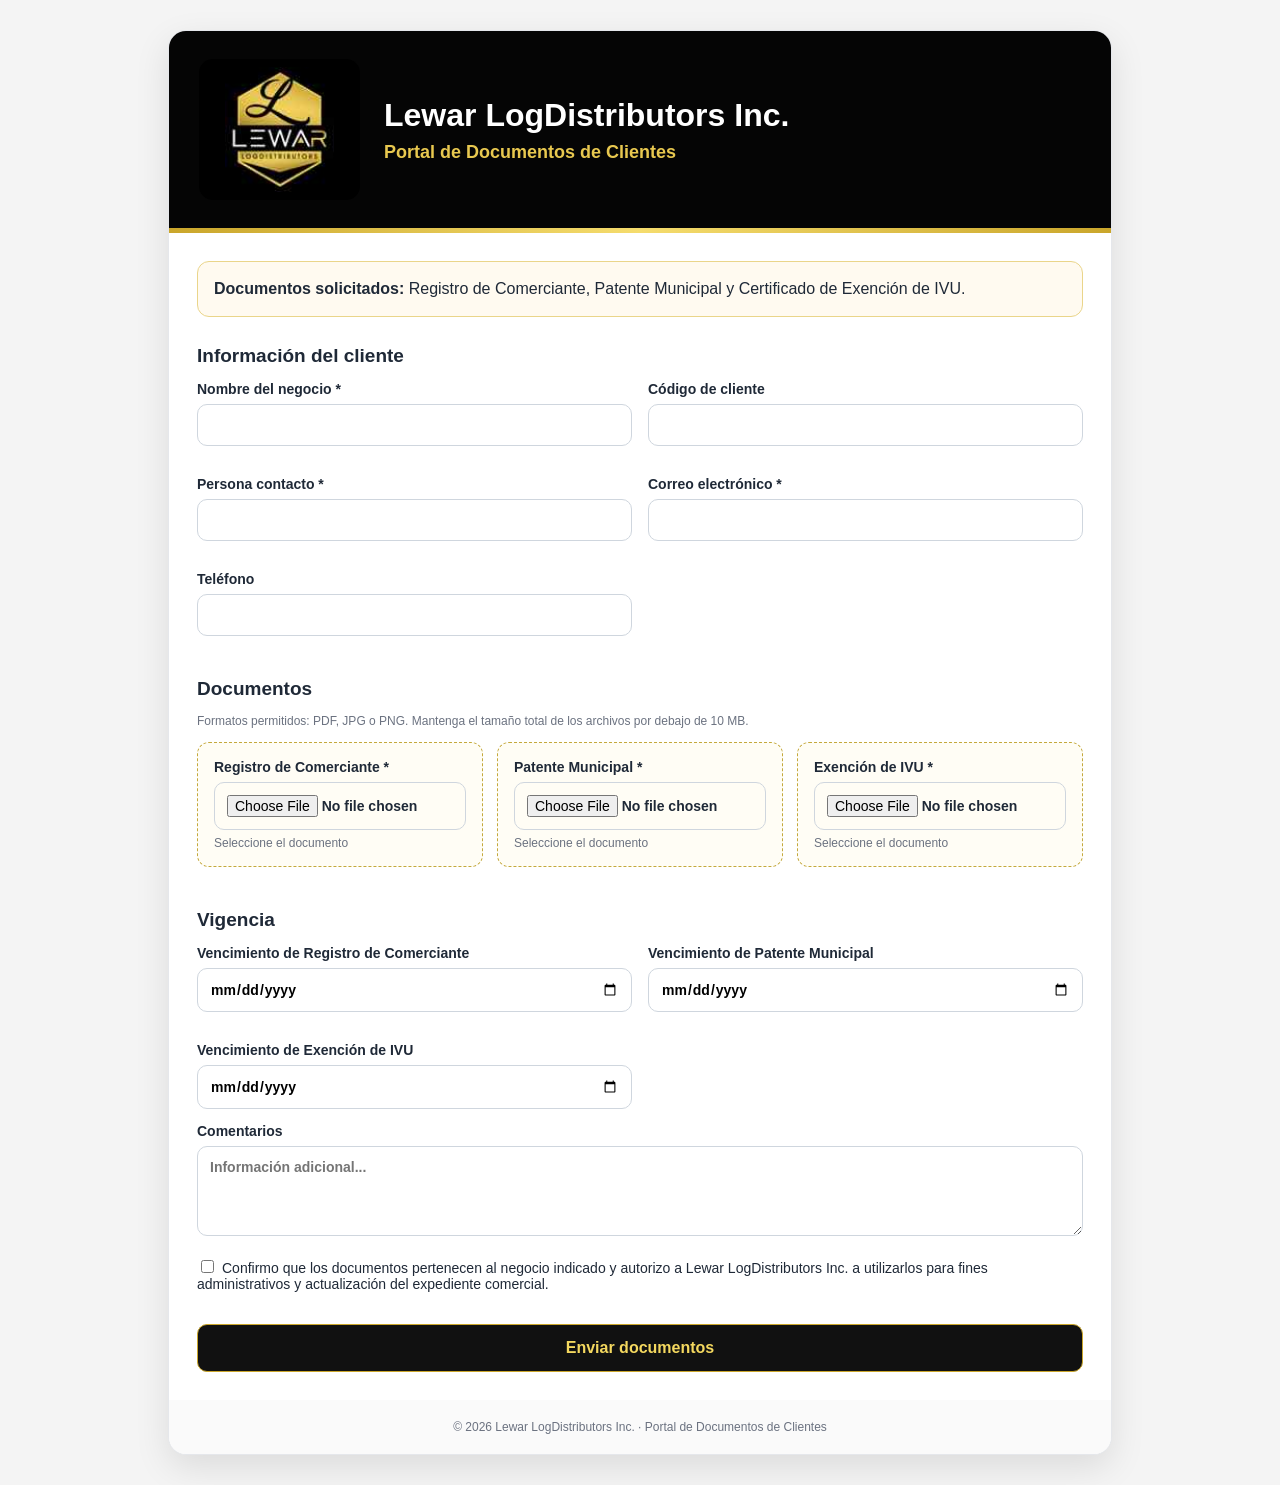
==== index.html @ 36dd3ca1 "Add files via upload" ====
<!DOCTYPE html>
<html lang="es">
<head>
<meta charset="UTF-8">
<meta name="viewport" content="width=device-width, initial-scale=1.0">
<title>Portal de Documentos | Lewar LogDistributors Inc.</title>
<style>
*{box-sizing:border-box}body{margin:0;font-family:Arial,Helvetica,sans-serif;background:#f4f4f4;color:#1f2937}.wrap{max-width:980px;margin:30px auto;padding:0 18px}.card{background:#fff;border-radius:18px;box-shadow:0 12px 35px rgba(0,0,0,.10);overflow:hidden;border:1px solid #e5e7eb}.hero{padding:28px 30px;background:#050505;color:#fff;display:flex;gap:24px;align-items:center}.logo-wrap{background:#000;border-radius:14px;padding:8px;flex:0 0 auto}.logo-wrap img{width:145px;max-height:125px;object-fit:contain;display:block}.hero h1{margin:0 0 8px;font-size:32px}.hero .sub{margin:0;color:#e8c84f;font-size:18px;font-weight:700}.gold{height:5px;background:linear-gradient(90deg,#caa62b,#f5dc6d,#caa62b)}.content{padding:28px}.notice{background:#fffaf0;border:1px solid #ead58a;padding:15px 16px;border-radius:12px;margin-bottom:24px;line-height:1.5}h2{font-size:19px;margin:28px 0 14px}.grid{display:grid;grid-template-columns:1fr 1fr;gap:16px}label{display:block;font-size:14px;font-weight:700;margin-bottom:14px}input,textarea{width:100%;margin-top:7px;padding:12px;border:1px solid #cfd6de;border-radius:10px;font:inherit}input:focus,textarea:focus{outline:none;border-color:#caa62b;box-shadow:0 0 0 3px rgba(202,166,43,.15)}.uploads{display:grid;grid-template-columns:repeat(3,1fr);gap:14px}.box{border:1px dashed #c4a93c;border-radius:12px;padding:16px;background:#fffdf5}.small{font-size:12px;color:#6b7280;font-weight:400;margin-top:6px}button{width:100%;padding:14px;border:1px solid #caa62b;border-radius:10px;background:#111;color:#f4d85f;font-weight:800;font-size:16px;cursor:pointer;margin-top:18px}button:hover{background:#1b1b1b}.success{display:none;background:#ecfdf5;border:1px solid #a7f3d0;color:#065f46;padding:14px;border-radius:10px;margin-bottom:20px}footer{text-align:center;color:#6b7280;font-size:12px;padding:20px;background:#fafafa}@media(max-width:760px){.grid,.uploads{grid-template-columns:1fr}.hero{flex-direction:column;text-align:center}.logo-wrap img{width:125px}.hero h1{font-size:27px}}
</style>
</head>
<body>
<div class="wrap"><div class="card">
<div class="hero"><div class="logo-wrap"><img src="[data-uri]" alt="Lewar LogDistributors Inc."></div><div><h1>Lewar LogDistributors Inc.</h1><p class="sub">Portal de Documentos de Clientes</p></div></div>
<div class="gold"></div>
<div class="content">
<div id="success" class="success">Gracias. Sus documentos fueron enviados correctamente.</div>
<div class="notice"><strong>Documentos solicitados:</strong> Registro de Comerciante, Patente Municipal y Certificado de Exención de IVU.</div>
<form action="https://formsubmit.co/invoice@lewardistributors.com" method="POST" enctype="multipart/form-data">
<input type="hidden" name="_subject" value="Nuevos documentos de cliente - Portal Lewar">
<input type="hidden" name="_template" value="table">
<input type="hidden" name="_captcha" value="false">
<input type="hidden" name="_next" value="https://lewarlogdistributors15-afk.github.io/documentos-clientes/?sent=1">
<h2>Información del cliente</h2>
<div class="grid">
<label>Nombre del negocio *<input name="Nombre del negocio" required></label>
<label>Código de cliente<input name="Código de cliente"></label>
<label>Persona contacto *<input name="Persona contacto" required></label>
<label>Correo electrónico *<input type="email" name="email" required></label>
<label>Teléfono<input type="tel" name="Teléfono"></label>
</div>
<h2>Documentos</h2>
<p class="small" style="margin-bottom:14px">Formatos permitidos: PDF, JPG o PNG. Mantenga el tamaño total de los archivos por debajo de 10 MB.</p>
<div class="uploads">
<label class="box">Registro de Comerciante *<input type="file" name="attachment" accept=".pdf,.jpg,.jpeg,.png" required><div class="small">Seleccione el documento</div></label>
<label class="box">Patente Municipal *<input type="file" name="attachment" accept=".pdf,.jpg,.jpeg,.png" required><div class="small">Seleccione el documento</div></label>
<label class="box">Exención de IVU *<input type="file" name="attachment" accept=".pdf,.jpg,.jpeg,.png" required><div class="small">Seleccione el documento</div></label>
</div>
<h2>Vigencia</h2>
<div class="grid">
<label>Vencimiento de Registro de Comerciante<input type="date" name="Vencimiento Registro de Comerciante"></label>
<label>Vencimiento de Patente Municipal<input type="date" name="Vencimiento Patente Municipal"></label>
<label>Vencimiento de Exención de IVU<input type="date" name="Vencimiento Exención de IVU"></label>
</div>
<label>Comentarios<textarea name="Comentarios" rows="4" placeholder="Información adicional..."></textarea></label>
<label style="font-weight:400"><input type="checkbox" name="Autorización" value="Confirmada" required style="width:auto;margin-right:8px">Confirmo que los documentos pertenecen al negocio indicado y autorizo a Lewar LogDistributors Inc. a utilizarlos para fines administrativos y actualización del expediente comercial.</label>
<button type="submit">Enviar documentos</button>
</form>
</div><footer>© 2026 Lewar LogDistributors Inc. · Portal de Documentos de Clientes</footer></div></div>
<script>if(new URLSearchParams(location.search).get('sent')==='1'){document.getElementById('success').style.display='block';history.replaceState(null,'',location.pathname);}</script>
</body></html>
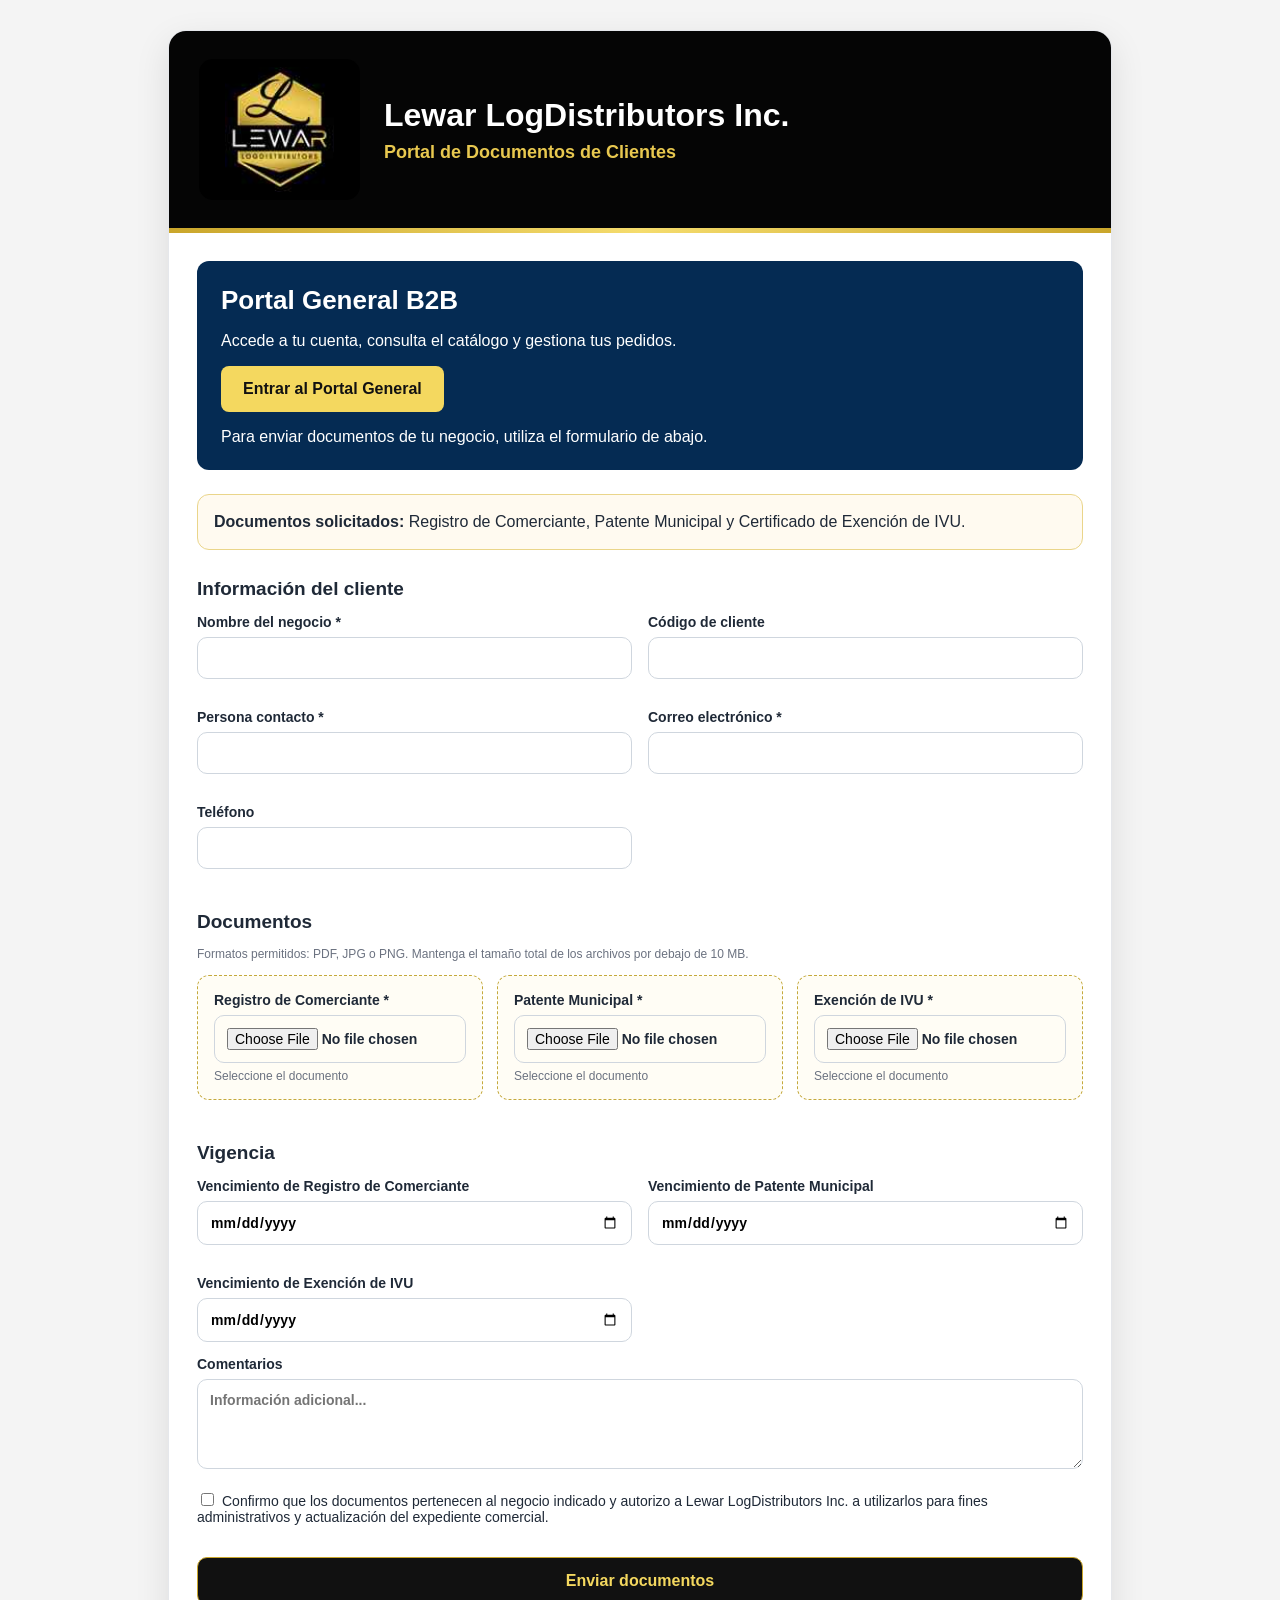
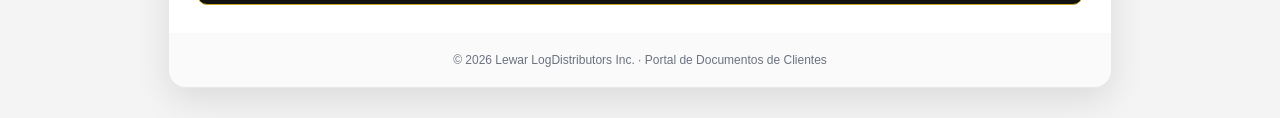
==== commit 59e6f47b: "Add B2B portal entry while preserving customer document form" ====
--- a/index.html
+++ b/index.html
@@ -3,7 +3,7 @@
 <head>
 <meta charset="UTF-8">
 <meta name="viewport" content="width=device-width, initial-scale=1.0">
-<title>Portal de Documentos | Lewar LogDistributors Inc.</title>
+<title>Portal General | Lewar LogDistributors Inc.</title>
 <style>
 *{box-sizing:border-box}body{margin:0;font-family:Arial,Helvetica,sans-serif;background:#f4f4f4;color:#1f2937}.wrap{max-width:980px;margin:30px auto;padding:0 18px}.card{background:#fff;border-radius:18px;box-shadow:0 12px 35px rgba(0,0,0,.10);overflow:hidden;border:1px solid #e5e7eb}.hero{padding:28px 30px;background:#050505;color:#fff;display:flex;gap:24px;align-items:center}.logo-wrap{background:#000;border-radius:14px;padding:8px;flex:0 0 auto}.logo-wrap img{width:145px;max-height:125px;object-fit:contain;display:block}.hero h1{margin:0 0 8px;font-size:32px}.hero .sub{margin:0;color:#e8c84f;font-size:18px;font-weight:700}.gold{height:5px;background:linear-gradient(90deg,#caa62b,#f5dc6d,#caa62b)}.content{padding:28px}.notice{background:#fffaf0;border:1px solid #ead58a;padding:15px 16px;border-radius:12px;margin-bottom:24px;line-height:1.5}h2{font-size:19px;margin:28px 0 14px}.grid{display:grid;grid-template-columns:1fr 1fr;gap:16px}label{display:block;font-size:14px;font-weight:700;margin-bottom:14px}input,textarea{width:100%;margin-top:7px;padding:12px;border:1px solid #cfd6de;border-radius:10px;font:inherit}input:focus,textarea:focus{outline:none;border-color:#caa62b;box-shadow:0 0 0 3px rgba(202,166,43,.15)}.uploads{display:grid;grid-template-columns:repeat(3,1fr);gap:14px}.box{border:1px dashed #c4a93c;border-radius:12px;padding:16px;background:#fffdf5}.small{font-size:12px;color:#6b7280;font-weight:400;margin-top:6px}button{width:100%;padding:14px;border:1px solid #caa62b;border-radius:10px;background:#111;color:#f4d85f;font-weight:800;font-size:16px;cursor:pointer;margin-top:18px}button:hover{background:#1b1b1b}.success{display:none;background:#ecfdf5;border:1px solid #a7f3d0;color:#065f46;padding:14px;border-radius:10px;margin-bottom:20px}footer{text-align:center;color:#6b7280;font-size:12px;padding:20px;background:#fafafa}@media(max-width:760px){.grid,.uploads{grid-template-columns:1fr}.hero{flex-direction:column;text-align:center}.logo-wrap img{width:125px}.hero h1{font-size:27px}}
 </style>
@@ -13,6 +13,12 @@
 <div class="hero"><div class="logo-wrap"><img src="[data-uri]" alt="Lewar LogDistributors Inc."></div><div><h1>Lewar LogDistributors Inc.</h1><p class="sub">Portal de Documentos de Clientes</p></div></div>
 <div class="gold"></div>
 <div class="content">
+<section aria-labelledby="portal-general" style="padding:24px;background:#052b53;color:white;border-radius:12px;margin-bottom:24px">
+<h2 id="portal-general" style="margin-top:0;font-size:26px">Portal General B2B</h2>
+<p>Accede a tu cuenta, consulta el catálogo y gestiona tus pedidos.</p>
+<a href="./portal-lewar-b2b/" style="display:inline-block;background:#f4d85f;color:#111;padding:14px 22px;border-radius:8px;text-decoration:none;font-weight:800">Entrar al Portal General</a>
+<p style="margin-bottom:0">Para enviar documentos de tu negocio, utiliza el formulario de abajo.</p>
+</section>
 <div id="success" class="success">Gracias. Sus documentos fueron enviados correctamente.</div>
 <div class="notice"><strong>Documentos solicitados:</strong> Registro de Comerciante, Patente Municipal y Certificado de Exención de IVU.</div>
 <form action="https://formsubmit.co/invoice@lewardistributors.com" method="POST" enctype="multipart/form-data">
@@ -31,9 +37,9 @@
 <h2>Documentos</h2>
 <p class="small" style="margin-bottom:14px">Formatos permitidos: PDF, JPG o PNG. Mantenga el tamaño total de los archivos por debajo de 10 MB.</p>
 <div class="uploads">
-<label class="box">Registro de Comerciante *<input type="file" name="attachment" accept=".pdf,.jpg,.jpeg,.png" required><div class="small">Seleccione el documento</div></label>
-<label class="box">Patente Municipal *<input type="file" name="attachment" accept=".pdf,.jpg,.jpeg,.png" required><div class="small">Seleccione el documento</div></label>
-<label class="box">Exención de IVU *<input type="file" name="attachment" accept=".pdf,.jpg,.jpeg,.png" required><div class="small">Seleccione el documento</div></label>
+<label class="box">Registro de Comerciante *<input type="file" name="Registro_de_Comerciante" accept=".pdf,.jpg,.jpeg,.png" required><div class="small">Seleccione el documento</div></label>
+<label class="box">Patente Municipal *<input type="file" name="Patente_Municipal" accept=".pdf,.jpg,.jpeg,.png" required><div class="small">Seleccione el documento</div></label>
+<label class="box">Exención de IVU *<input type="file" name="Certificado_Exencion_IVU" accept=".pdf,.jpg,.jpeg,.png" required><div class="small">Seleccione el documento</div></label>
 </div>
 <h2>Vigencia</h2>
 <div class="grid">
@@ -46,5 +52,6 @@
 <button type="submit">Enviar documentos</button>
 </form>
 </div><footer>© 2026 Lewar LogDistributors Inc. · Portal de Documentos de Clientes</footer></div></div>
-<script>if(new URLSearchParams(location.search).get('sent')==='1'){document.getElementById('success').style.display='block';history.replaceState(null,'',location.pathname);}</script>
+<script>document.querySelector('input[name="_next"]').value=new URL('?sent=1',location.href).href;
+if(new URLSearchParams(location.search).get('sent')==='1'){document.getElementById('success').style.display='block';history.replaceState(null,'',location.pathname);}</script>
 </body></html>
